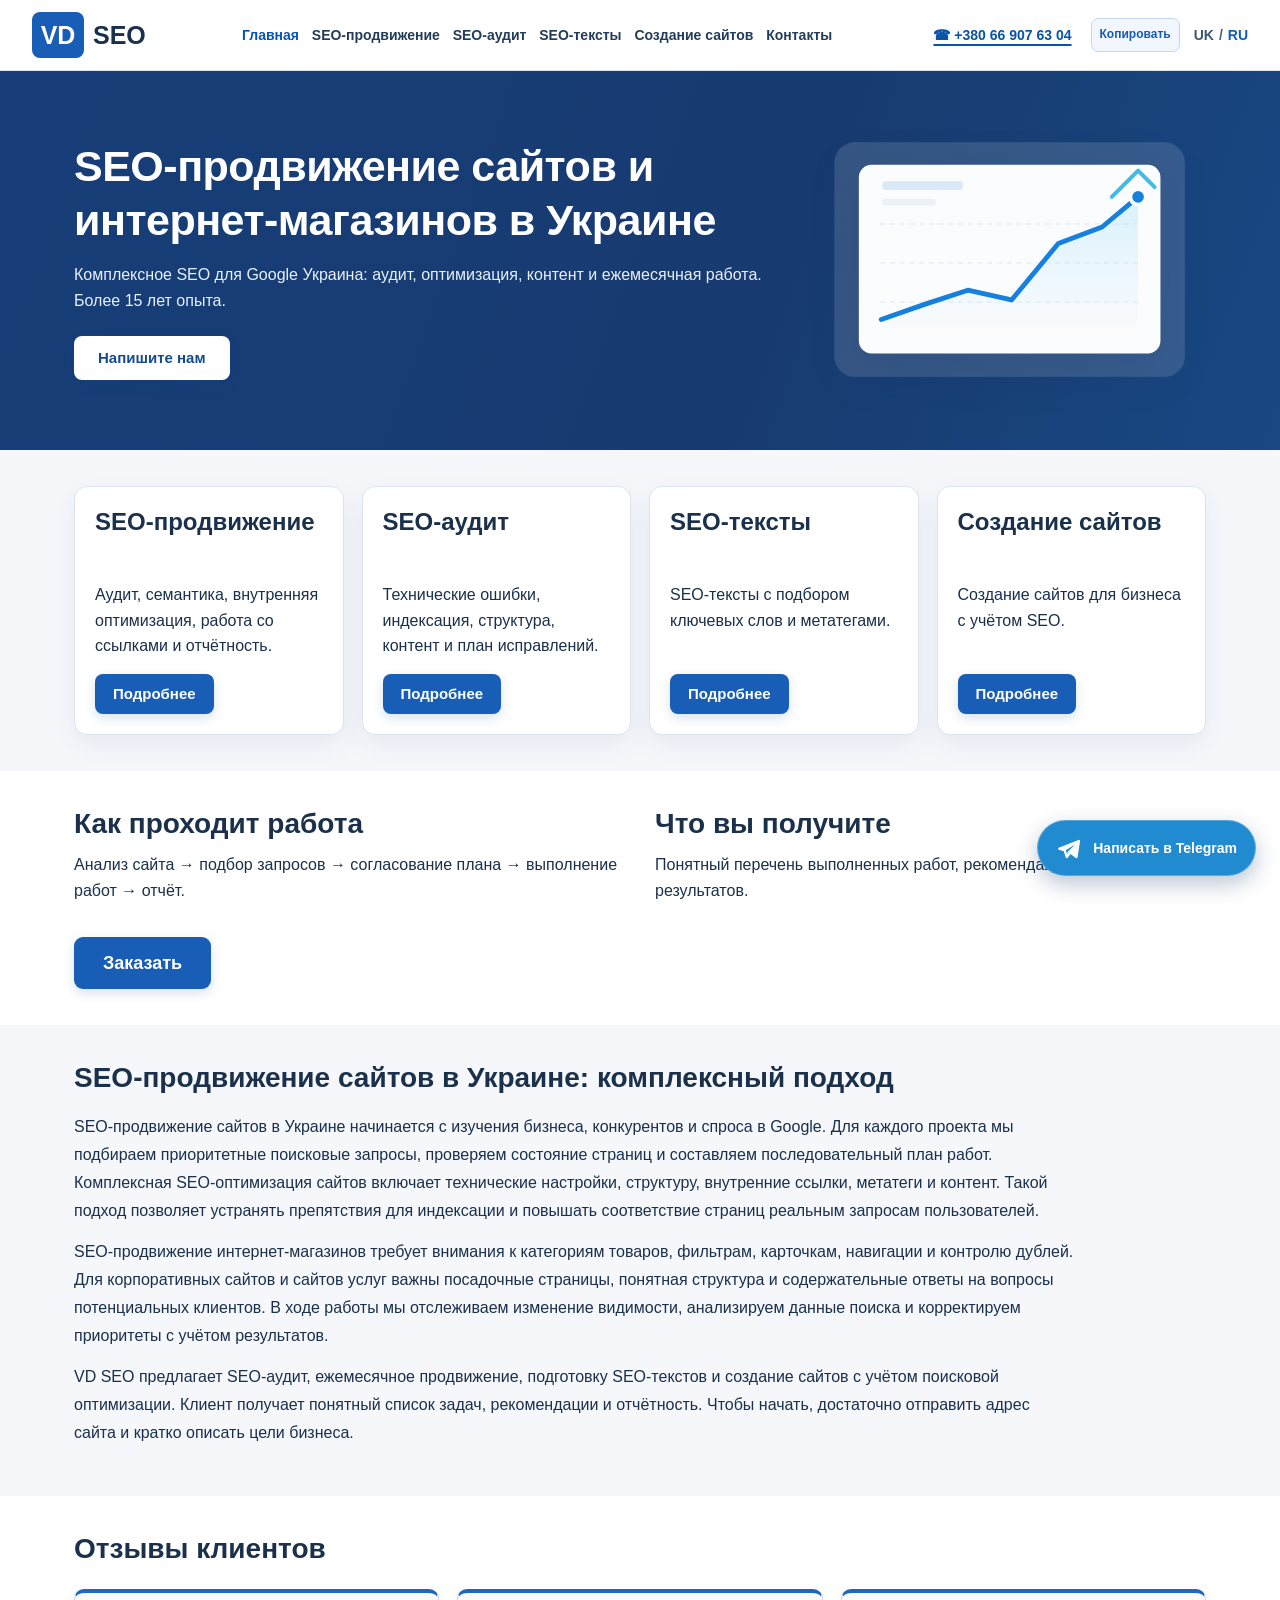
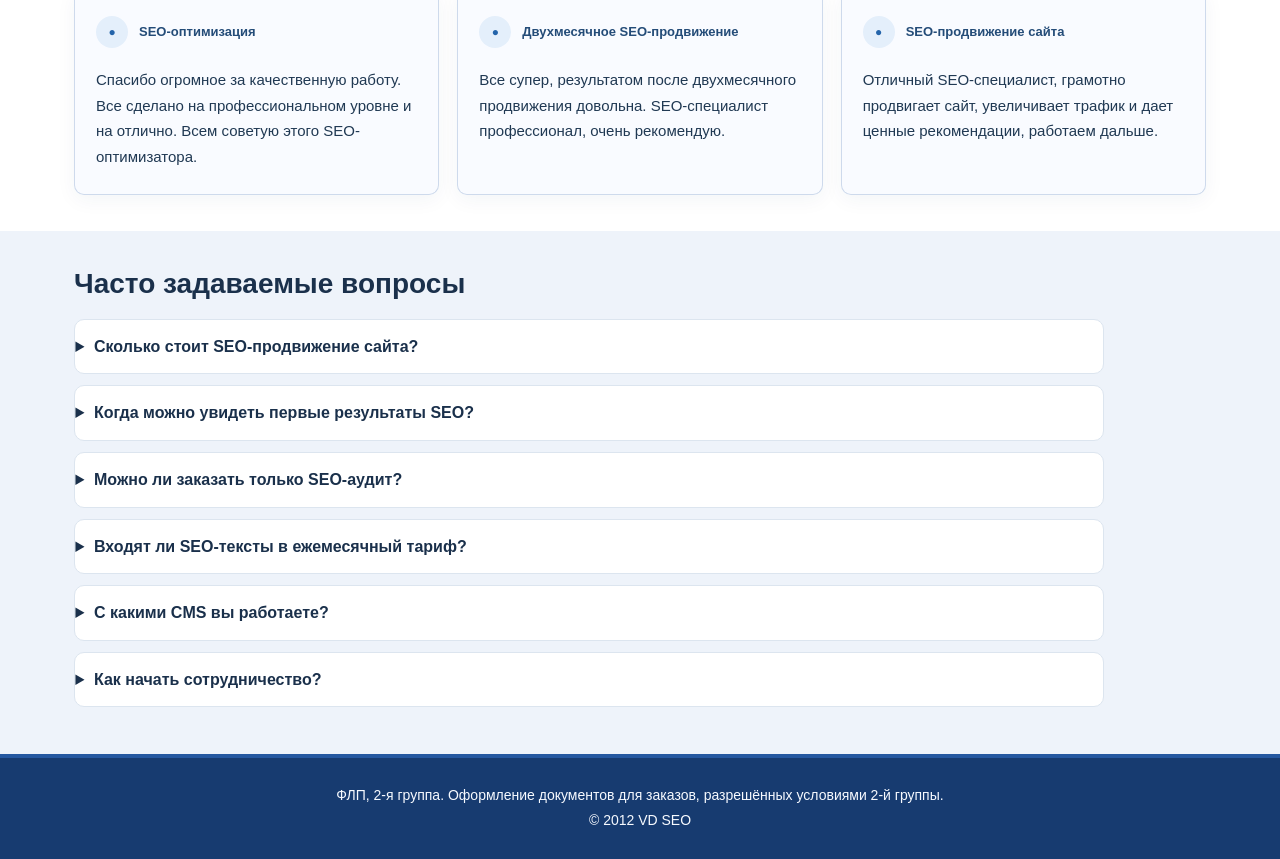
==== ru/index.html @ f202ca82 "Add files via upload" ====
<!doctype html><html lang="ru"><head><meta charset="utf-8"><meta name="viewport" content="width=device-width,initial-scale=1"><title>SEO-оптимизация и продвижение сайтов и интернет-магазинов | VD SEO</title><meta name="description" content="Комплексное SEO для Google Украина: аудит, оптимизация, контент и ежемесячная работа. Более 15 лет опыта. VD SEO"><meta name="robots" content="index,follow"><link rel="canonical" href="https://vd-seo.com.ua/ru/index.html"><link rel="alternate" hreflang="uk" href="https://vd-seo.com.ua/uk/index.html"><link rel="alternate" hreflang="ru" href="https://vd-seo.com.ua/ru/index.html"><link rel="alternate" hreflang="x-default" href="https://vd-seo.com.ua/uk/index.html"><link rel="icon" href="../favicon.svg" type="image/svg+xml"><link rel="icon" href="../favicon.ico" sizes="any"><link rel="apple-touch-icon" href="../favicon-180.png"><link rel="stylesheet" href="../style.css"><script src="../site-config.js" defer></script></head><body><header class="site-header"><nav class="topbar" aria-label="Основне меню"><a class="brand" href="index.html" aria-label="VD SEO"><span class="brand-mark">VD</span> SEO</a><div class="nav-links"><a href="index.html" aria-current="page">Главная</a><a href="promotion.html">SEO-продвижение</a><a href="audit.html">SEO-аудит</a><a href="texts.html">SEO-тексты</a><a href="sites.html">Создание сайтов</a><a href="contact.html">Контакты</a></div><div class="header-tools"><a class="header-phone" id="header-phone" href="tel:+380669076304" aria-label="Позвонить по номеру +380 66 907 63 04" title="Позвонить по номеру +380 66 907 63 04">☎ +380 66 907 63 04</a><button class="phone-copy" type="button" data-copy-phone title="Скопировать номер телефона" aria-label="Скопировать номер телефона">Копировать</button><span class="phone-copy-feedback" id="phone-copy-feedback" role="status" aria-live="polite"></span><div class="lang-switch"><a href="../uk/index.html">UK</a> / <a href="../ru/index.html" aria-current="true">RU</a></div></div></nav></header><div class="hero"><div class="wrap hero-inner"><div class="hero-copy"><h1>SEO-продвижение сайтов и интернет-магазинов в Украине</h1><p>Комплексное SEO для Google Украина: аудит, оптимизация, контент и ежемесячная работа. Более 15 лет опыта.</p><a class="btn btn-hero" href="contact.html">Напишите нам</a></div><div class="hero-art"><svg viewBox="0 0 400 290" role="img" aria-label="Умовний графік зростання відвідуваності сайту, не фактичні дані"><defs><linearGradient id="fillGraph" x1="0" x2="0" y1="0" y2="1"><stop stop-color="#7bd1ff" stop-opacity=".26"/><stop offset="1" stop-color="#7bd1ff" stop-opacity="0"/></linearGradient></defs><rect x="18" y="24" width="360" height="241" rx="21" fill="#ffffff" opacity=".13" stroke="#c8e4ff" stroke-opacity=".5"/><rect x="43" y="47" width="310" height="194" rx="13" fill="#fff" opacity=".98"/><path d="M65 188H334M65 148H334M65 108H334" stroke="#e7eef7" stroke-width="1.5" stroke-dasharray="5 5"/><path d="M66 206L112 190L155 176L200 186L248 128L293 111L330 80L330 224L66 224Z" fill="url(#fillGraph)"/><path d="M66 206L112 190L155 176L200 186L248 128L293 111L330 80" fill="none" stroke="#1680df" stroke-width="5" stroke-linecap="round" stroke-linejoin="round"/><circle cx="330" cy="80" r="8" fill="#1680df" stroke="#fff" stroke-width="4"/><path d="M303 80L330 53L347 70" fill="none" stroke="#42b9e7" stroke-width="4" stroke-linecap="round" stroke-linejoin="round"/><rect x="67" y="64" width="83" height="9" rx="4" fill="#dbe8f7"/><rect x="67" y="82" width="55" height="7" rx="3" fill="#ecf1f8"/></svg></div></div></div><main><section class="section"><div class="wrap"><div class="grid grid-four"><article class="card service-card"><h2>SEO-продвижение</h2><p>Аудит, семантика, внутренняя оптимизация, работа со ссылками и отчётность.</p><a class="btn" href="promotion.html">Подробнее</a></article><article class="card service-card"><h2>SEO-аудит</h2><p>Технические ошибки, индексация, структура, контент и план исправлений.</p><a class="btn" href="audit.html">Подробнее</a></article><article class="card service-card"><h2>SEO-тексты</h2><p>SEO-тексты с подбором ключевых слов и метатегами.</p><a class="btn" href="texts.html">Подробнее</a></article><article class="card service-card"><h2>Создание сайтов</h2><p>Создание сайтов для бизнеса с учётом SEO.</p><a class="btn" href="sites.html">Подробнее</a></article></div></div></section><section class="section section-white"><div class="wrap"><div class="info-rows"><div><h2>Как проходит работа</h2><p>Анализ сайта → подбор запросов → согласование плана → выполнение работ → отчёт.</p></div><div><h2>Что вы получите</h2><p>Понятный перечень выполненных работ, рекомендации и контроль результатов.</p></div></div><div class="cta-area"><a class="btn btn-cta" href="contact.html">Заказать</a></div></div></section><section class="section" id="seo-info"><div class="wrap"><div class="seo-copy"><h2>SEO-продвижение сайтов в Украине: комплексный подход</h2><p>SEO-продвижение сайтов в Украине начинается с изучения бизнеса, конкурентов и спроса в Google. Для каждого проекта мы подбираем приоритетные поисковые запросы, проверяем состояние страниц и составляем последовательный план работ. Комплексная SEO-оптимизация сайтов включает технические настройки, структуру, внутренние ссылки, метатеги и контент. Такой подход позволяет устранять препятствия для индексации и повышать соответствие страниц реальным запросам пользователей.</p><p>SEO-продвижение интернет-магазинов требует внимания к категориям товаров, фильтрам, карточкам, навигации и контролю дублей. Для корпоративных сайтов и сайтов услуг важны посадочные страницы, понятная структура и содержательные ответы на вопросы потенциальных клиентов. В ходе работы мы отслеживаем изменение видимости, анализируем данные поиска и корректируем приоритеты с учётом результатов.</p><p>VD SEO предлагает SEO-аудит, ежемесячное продвижение, подготовку SEO-текстов и создание сайтов с учётом поисковой оптимизации. Клиент получает понятный список задач, рекомендации и отчётность. Чтобы начать, достаточно отправить адрес сайта и кратко описать цели бизнеса.</p></div></div></section>
<section class="section section-reviews" id="reviews" aria-labelledby="reviews-title">
  <div class="wrap"><h2 id="reviews-title">Отзывы клиентов</h2><div class="review-grid"><article class="review-card">
          <div class="review-top"><span class="review-avatar" aria-hidden="true">●</span><span class="review-category">SEO-оптимизация</span></div>
          <blockquote class="review-quote">Спасибо огромное за качественную работу. Все сделано на профессиональном уровне и на отлично. Всем советую этого SEO-оптимизатора.</blockquote>
        </article>
<article class="review-card">
          <div class="review-top"><span class="review-avatar" aria-hidden="true">●</span><span class="review-category">Двухмесячное SEO-продвижение</span></div>
          <blockquote class="review-quote">Все супер, результатом после двухмесячного продвижения довольна. SEO-специалист профессионал, очень рекомендую.</blockquote>
        </article>
<article class="review-card">
          <div class="review-top"><span class="review-avatar" aria-hidden="true">●</span><span class="review-category">SEO-продвижение сайта</span></div>
          <blockquote class="review-quote">Отличный SEO-специалист, грамотно продвигает сайт, увеличивает трафик и дает ценные рекомендации, работаем дальше.</blockquote>
        </article></div></div>
</section>
<section class="section section-alt" id="faq"><div class="wrap"><h2>Часто задаваемые вопросы</h2><div class="faq-list"><details><summary>Сколько стоит SEO-продвижение сайта?</summary><p>Ежемесячное SEO-продвижение стоит от 7 000 грн. Цена зависит от выбранного пакета и объёма согласованных работ.</p></details><details><summary>Когда можно увидеть первые результаты SEO?</summary><p>Сроки зависят от конкуренции, состояния сайта и истории домена. SEO требует последовательной работы и регулярной оценки результатов.</p></details><details><summary>Можно ли заказать только SEO-аудит?</summary><p>Да. Есть отдельные пакеты SEO-аудита для сайтов до 30, до 100 и более 100 страниц.</p></details><details><summary>Входят ли SEO-тексты в ежемесячный тариф?</summary><p>Тексты оплачиваются отдельно. Для клиентов ежемесячного продвижения действуют специальные цены.</p></details><details><summary>С какими CMS вы работаете?</summary><p>Работаем с WordPress, OpenCart, Joomla, Tilda и 1С-Битрикс.</p></details><details><summary>Как начать сотрудничество?</summary><p>Отправьте адрес сайта и краткое описание задачи через страницу контактов.</p></details></div></div></section></main><footer class="site-footer"><div class="wrap"><p>ФЛП, 2-я группа. Оформление документов для заказов, разрешённых условиями 2-й группы.</p><p>© 2012 VD SEO</p></div></footer><!-- Floating Telegram contact link -->
<a class="telegram-float" href="https://t.me/vlabodor" target="_blank" rel="noopener noreferrer" aria-label="Связаться через Telegram" title="Связаться через Telegram"><svg class="telegram-float-icon" viewBox="0 0 24 24" fill="currentColor" aria-hidden="true" focusable="false"><path d="M21.94 4.67a1.05 1.05 0 0 0-1.14-.17L2.49 11.75a.98.98 0 0 0 .07 1.85l4.61 1.47 1.84 5.68a1.03 1.03 0 0 0 .81.71 1.01 1.01 0 0 0 .96-.39l2.62-3.45 4.9 3.61a1.03 1.03 0 0 0 1.61-.6l2.3-14.91a1.06 1.06 0 0 0-.27-1.05ZM9.03 14.17l8.51-5.47-6.83 7.02-.32 2.29-1.36-3.84Z"/></svg><span class="telegram-float-label">Написать в Telegram</span></a>
</body></html>
---- style.css ----
:root{--blue:#185db6;--navy:#173b70;--navy-deep:#112f59;--ink:#1a304b;--muted:#415b75;--border:#dce5ef;--page:#f5f7fb;--white:#fff;--shadow:0 10px 28px rgba(19,59,106,.07)}
*{box-sizing:border-box}html{scroll-behavior:smooth}body{margin:0;color:var(--ink);background:var(--page);font:500 16px/1.6 Arial,Helvetica,sans-serif}a{color:var(--blue)}a:focus-visible,button:focus-visible,input:focus-visible,select:focus-visible,textarea:focus-visible,summary:focus-visible{outline:3px solid #f5a640;outline-offset:3px}h1,h2,h3,p{overflow-wrap:break-word}h1,h2,h3{line-height:1.24}h2{font-size:clamp(23px,2.5vw,28px);margin:0 0 17px;font-weight:750}h3{font-size:21px;margin:0 0 9px;font-weight:750}p{margin:0 0 13px}ul{margin:8px 0 12px;padding-left:20px}li+li{margin-top:5px}.wrap{max-width:1180px;margin:0 auto;padding:0 24px}section{scroll-margin-top:28px}.section{padding:36px 0}.section-tight{padding-top:20px;padding-bottom:23px}.section-white{background:#fff}.section-alt{background:#eef3fa}.section-heading{margin-bottom:19px}.section-heading p{max-width:790px;color:var(--muted)}
.site-header{background:#fff;box-shadow:0 1px 0 var(--border);position:relative;z-index:2}.topbar{max-width:1260px;padding:12px 22px;margin:auto;display:flex;align-items:center;gap:22px;justify-content:space-between;min-height:70px}.brand{white-space:nowrap;display:inline-flex;align-items:center;gap:9px;text-decoration:none;font-size:25px;font-weight:800;color:var(--ink);line-height:1}.brand-mark{display:inline-flex;align-items:center;justify-content:center;border-radius:8px;background:#185db6;color:#fff;font-weight:800;width:52px;height:46px;font-size:25px}.nav-links{display:flex;gap:clamp(8px,1vw,18px);align-items:center;justify-content:center;white-space:nowrap;margin-left:auto}.nav-links a{text-decoration:none;font-size:14px;font-weight:600;color:#223c59;transition:color .2s}.nav-links a:hover,.nav-links a[aria-current="page"]{color:#0755ba}.header-tools{display:flex;align-items:center;gap:14px;white-space:nowrap;margin-left:auto}.lang-switch{font-size:14px;font-weight:700;display:flex;gap:5px;align-items:center;color:#48617b}.lang-switch a{text-decoration:none;color:#3b5673}.lang-switch a[aria-current="true"]{color:#115bbd}.header-phone{font-size:14px;color:#165cb8;font-weight:750;display:inline-flex;align-items:center;gap:5px;text-decoration:none}.header-phone:empty{display:none}
.hero{background:linear-gradient(110deg,#173e79 0%,#173b70 60%,#194883 100%);color:#fff;overflow:hidden}.hero-inner{display:grid;grid-template-columns:minmax(0,1.3fr) minmax(270px,.7fr);align-items:center;gap:20px;padding-top:49px;padding-bottom:49px;min-height:300px}.hero-copy{max-width:790px}.hero h1{font-size:clamp(29px,3.45vw,43px);letter-spacing:-.5px;font-weight:800;margin:0 0 15px}.hero p{font-size:16px;line-height:1.65;max-width:720px;color:#e7f1ff;margin:0 0 21px;font-weight:500}.hero-art{width:100%;max-width:390px;margin-left:auto;display:block;filter:drop-shadow(0 12px 20px rgba(1,15,41,.11))}.hero-art svg{display:block;width:100%;height:auto}.btn{display:inline-flex;align-items:center;justify-content:center;gap:8px;padding:10px 18px;border:0;border-radius:8px;text-decoration:none;background:var(--blue);color:#fff;font-size:15px;font-weight:700;box-shadow:0 4px 11px rgba(17,71,137,.16);transition:background .2s,transform .2s,box-shadow .2s;cursor:pointer;line-height:1.35}.btn:hover{background:#104a9b;transform:translateY(-2px);box-shadow:0 8px 18px rgba(17,71,137,.22)}.btn-hero{background:#fff;color:#154a90;padding:12px 24px}.btn-hero:hover{background:#e5f0ff;color:#123c76}.btn-cta{font-size:18px;padding:14px 29px;border-radius:9px}.cta-area{margin-top:21px}.text-with-cta .cta-area{margin-top:22px}
.grid{display:grid;gap:18px}.grid-four{grid-template-columns:repeat(4,minmax(0,1fr))}.grid-three{grid-template-columns:repeat(3,minmax(0,1fr))}.card{border:1px solid var(--border);border-radius:13px;padding:20px;background:#fff;box-shadow:var(--shadow);min-width:0}.service-card,.plan-card{display:flex;flex-direction:column;align-items:flex-start;height:100%}.service-card h2{font-size:24px;min-height:59px;margin:0 0 16px}.service-card p{flex:1;margin:0 0 15px}.service-card .btn,.plan-card .btn{margin-top:auto}.plan-card h3{font-size:24px;min-height:34px}.price{font-size:23px;line-height:1.3;font-weight:800;color:#145cb8;margin:4px 0 10px}.plan-card .plan-size{font-size:15px;font-weight:700;color:#3a536e;margin:0 0 8px}.plan-card ul{font-size:15px;flex:1;padding-left:19px;margin:6px 0 22px}.plan-card p{font-size:15px}.plan-card .btn{min-width:145px}.note{font-size:14px;color:#405a76;margin-top:15px}.prose{max-width:1050px}.prose p+p{margin-top:12px}.seo-copy{max-width:1000px}.seo-copy p{line-height:1.75}.steps{display:grid;gap:20px}.info-rows{display:grid;grid-template-columns:repeat(2,minmax(0,1fr));gap:30px}.info-rows h2{margin-bottom:10px}.eyebrow{color:#145bb2;font-weight:750;font-size:14px;letter-spacing:.04em;text-transform:uppercase;margin-bottom:8px}.faq-list{max-width:1030px}.faq-list details{background:white;border:1px solid var(--border);border-radius:10px;margin:0 0 11px;padding:14px 19px}.faq-list summary{font-weight:750;cursor:pointer;list-style-position:outside}.faq-list p{margin:11px 0 0;color:#384e66;font-weight:500}.form{max-width:680px}.form label{display:block;font-weight:700;margin-bottom:11px}.form input,.form select,.form textarea{display:block;width:100%;border:1px solid #b8c8db;border-radius:8px;background:#fff;margin-top:6px;padding:11px 12px;font:500 16px/1.5 Arial,sans-serif;color:var(--ink)}.form textarea{resize:vertical;min-height:104px}.form button{margin-top:5px}.muted{color:var(--muted);font-size:14px}.site-footer{background:var(--navy);color:#f7faff;padding:25px 18px;text-align:center;font-size:14px;line-height:1.8;border-top:4px solid #2558a0}.site-footer p{margin:0}.site-footer a{color:#fff}.service-intro{max-width:940px}.service-intro p{margin-bottom:12px}.service-intro .cta-area{margin-top:22px}.section-special{padding-top:27px;padding-bottom:20px}.section-special .cta-area{margin-top:20px}.phone-pending{display:none}
@media(max-width:1150px){.topbar{gap:12px;padding:10px 16px}.nav-links{gap:9px}.nav-links a{font-size:12px}.header-tools{gap:7px}.brand{font-size:22px}.brand-mark{width:43px;height:41px;font-size:22px}.grid-four{grid-template-columns:repeat(2,minmax(0,1fr))}}
@media(max-width:830px){.topbar{flex-wrap:wrap;justify-content:space-between}.nav-links{order:3;width:100%;justify-content:space-between;overflow:auto;white-space:nowrap;padding:4px 0 8px;gap:15px}.nav-links a{font-size:14px}.header-tools{margin-left:0}.hero-inner{grid-template-columns:1fr 245px;gap:10px;padding-top:32px;padding-bottom:32px}.hero h1{font-size:30px}.grid-three{grid-template-columns:repeat(2,minmax(0,1fr))}}
@media(max-width:610px){.wrap{padding-left:18px;padding-right:18px}.section{padding-top:27px;padding-bottom:27px}.hero-inner{display:flex;flex-direction:column;align-items:flex-start;padding-top:30px;padding-bottom:30px;gap:18px}.hero h1{font-size:30px}.hero-art{max-width:270px;align-self:center}.grid-three,.grid-four,.info-rows{grid-template-columns:1fr}.service-card h2{min-height:0}.plan-card h3{min-height:0}.site-footer{padding:22px 16px}.btn-cta{width:100%;max-width:310px}.topbar{min-height:63px}}
@media(prefers-reduced-motion:reduce){html{scroll-behavior:auto}.btn{transition:none}}

[hidden]{display:none!important}

/* Client reviews: one row on desktop; full originals and complete translations. */
.section-reviews{background:#fff}
.section-reviews h2{margin-bottom:22px}
.review-grid{display:grid;grid-template-columns:repeat(3,minmax(0,1fr));gap:18px;align-items:stretch}
.review-card{display:flex;flex-direction:column;min-width:0;min-height:100%;padding:22px 21px 24px;background:#f9fbff;border:1px solid #cedaec;border-top:4px solid #2068be;border-radius:10px;box-shadow:0 5px 20px rgba(19,59,106,.05)}
.review-top{display:flex;gap:11px;align-items:center;margin-bottom:17px;min-height:35px}
.review-avatar{flex:0 0 32px;width:32px;height:32px;border-radius:50%;display:flex;align-items:center;justify-content:center;background:#e4effb;color:#2464aa;font-size:12px}
.review-category{font-size:13px;font-weight:700;line-height:1.4;color:#244c78}
.review-quote{margin:0;color:#203953;font-size:15px;line-height:1.72;font-style:normal;overflow-wrap:anywhere}
.header-phone{color:#0754a8;text-decoration:underline;text-decoration-thickness:2px;text-underline-offset:4px;cursor:pointer;position:relative;z-index:4;padding:9px 5px;min-height:40px;white-space:nowrap}
.header-phone:hover{color:#04346a;text-decoration-color:#04346a}
.phone-copy{font:700 12px/1.25 Arial,Helvetica,sans-serif;color:#165bb2;background:#f1f6ff;border:1px solid #c2d7f1;border-radius:7px;cursor:pointer;padding:7px 8px;min-height:34px}
.phone-copy:hover{background:#e5effe}
.phone-copy:focus-visible{outline:3px solid #f5a640;outline-offset:3px}
.phone-copy-feedback{position:absolute;right:18px;top:68px;color:#153c71;background:white;border-radius:6px;box-shadow:0 5px 18px rgba(19,59,106,.18);font-size:12px;pointer-events:none;padding:0;z-index:10}
.phone-copy-feedback:not(:empty){padding:6px 10px}
@media(max-width:1100px){.phone-copy{padding:6px 5px;font-size:11px}.header-tools{gap:6px}}
@media(max-width:900px){.review-grid{grid-template-columns:repeat(2,minmax(0,1fr))}}
@media(max-width:610px){.review-grid{grid-template-columns:1fr}.review-card{padding:20px}.header-phone{font-size:13px}.phone-copy{font-size:11px}}


/* Fixed Telegram contact action, visible on every language and service page. */
.telegram-float{
  position:fixed;right:24px;bottom:24px;bottom:calc(24px + env(safe-area-inset-bottom, 0px));
  z-index:1000;display:inline-flex;align-items:center;justify-content:center;gap:11px;
  min-height:56px;padding:13px 18px;border-radius:999px;
  background:#218bd1;color:#fff;text-decoration:none;
  border:1px solid rgba(255,255,255,.25);
  box-shadow:0 8px 22px rgba(9,51,101,.28);
  font-size:14px;line-height:1.3;font-weight:750;
  transition:background-color .18s ease,transform .18s ease,box-shadow .18s ease;
}
.telegram-float:hover{background:#146caf;color:#fff;transform:translateY(-3px);box-shadow:0 12px 26px rgba(9,51,101,.34)}
.telegram-float:focus-visible{outline:3px solid #f5a640;outline-offset:4px}
.telegram-float-icon{width:26px;height:26px;display:block;flex:0 0 26px}
.telegram-float-label{white-space:nowrap}
@media(max-width:610px){
  .telegram-float{right:14px;bottom:14px;bottom:calc(14px + env(safe-area-inset-bottom, 0px));min-height:56px;min-width:56px;padding:13px;border-radius:50%;}
  .telegram-float-label{position:absolute;width:1px;height:1px;padding:0;margin:-1px;overflow:hidden;clip:rect(0,0,0,0);white-space:nowrap;border:0}
}
@media(prefers-reduced-motion:reduce){.telegram-float{transition:none}.telegram-float:hover{transform:none}}

.form-status{margin:14px 0 0;font-weight:600;line-height:1.5}
.form-status-ok{color:#176334}
.form-status-error{color:#a12c2c}
.form button[type="submit"]:disabled{opacity:.65;cursor:wait}
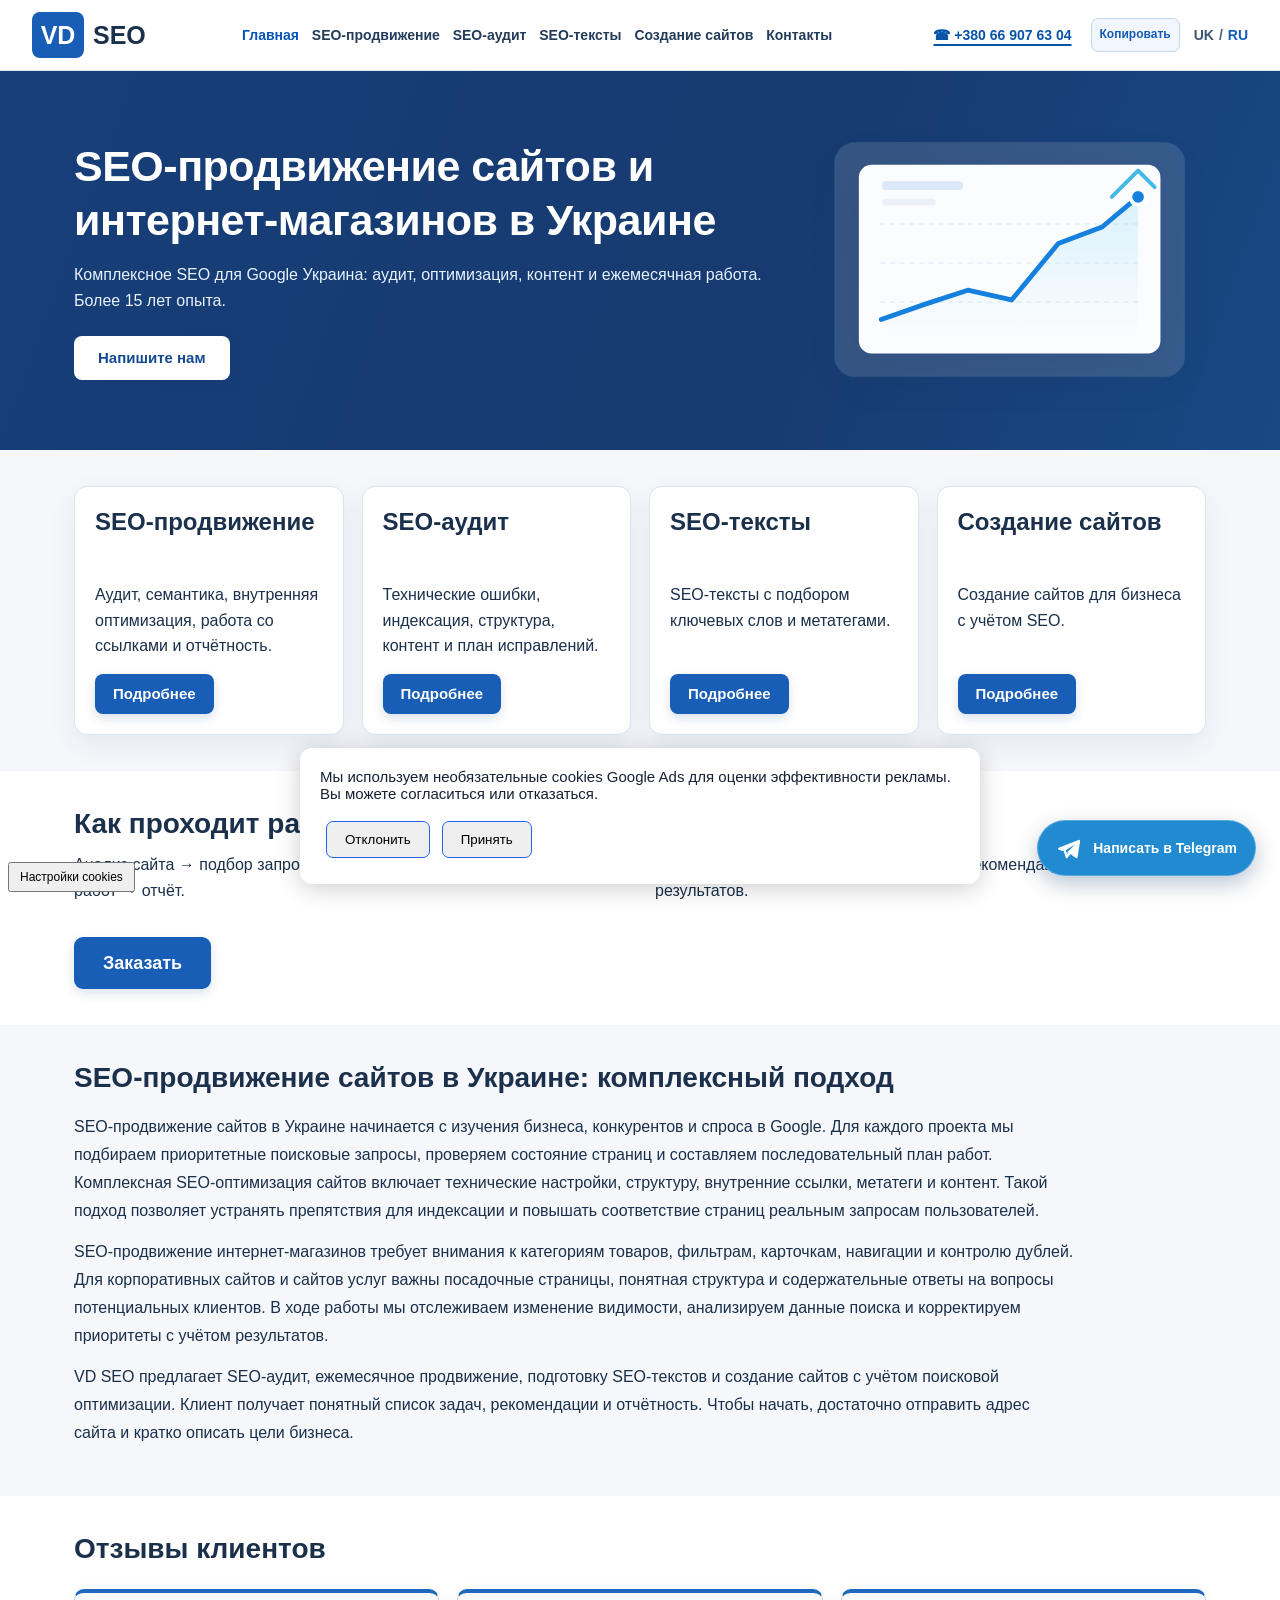
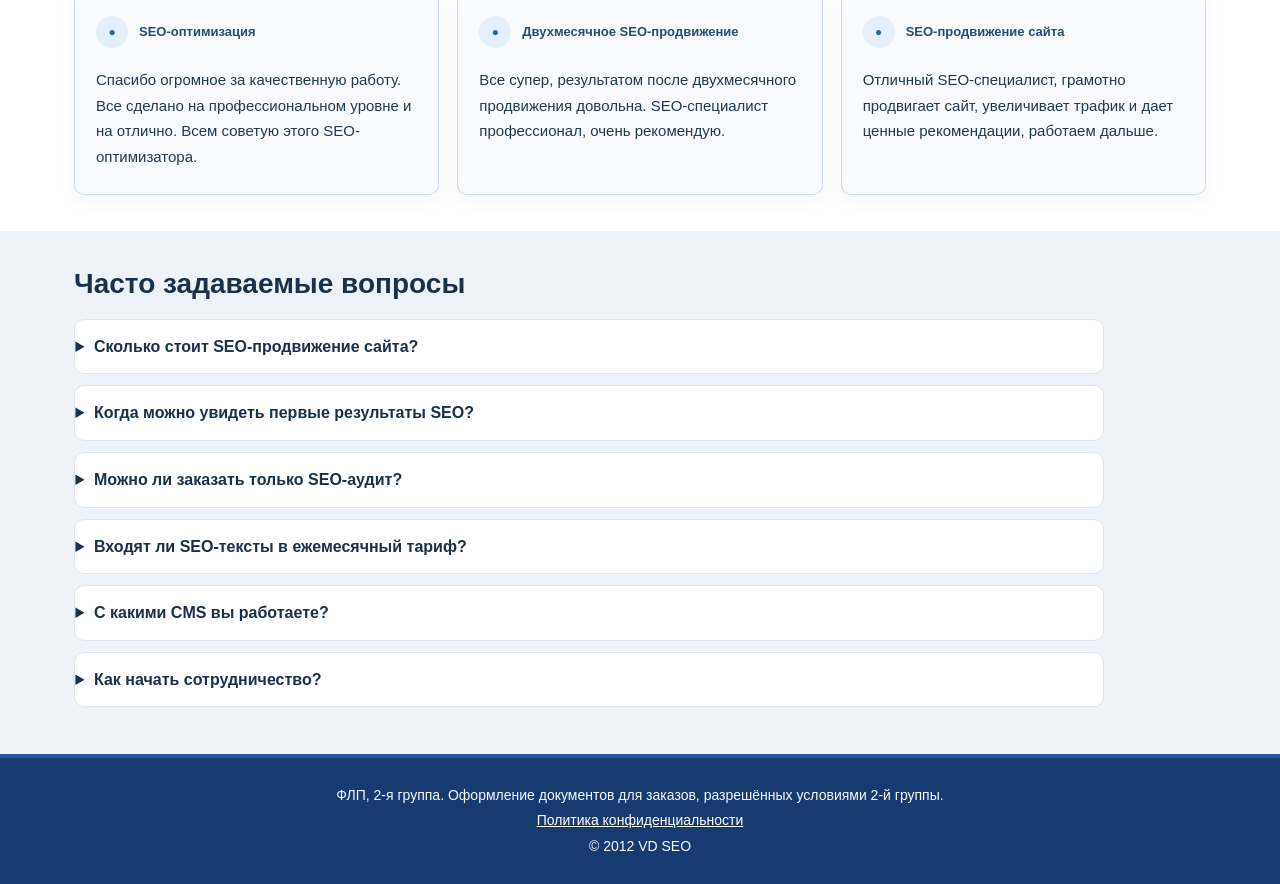
==== commit 32ed2598: "Add Russian privacy policy link to homepage footer" ====
--- a/ru/index.html
+++ b/ru/index.html
@@ -1,4 +1,4 @@
-<!doctype html><html lang="ru"><head><meta charset="utf-8"><meta name="viewport" content="width=device-width,initial-scale=1"><title>SEO-оптимизация и продвижение сайтов и интернет-магазинов | VD SEO</title><meta name="description" content="Комплексное SEO для Google Украина: аудит, оптимизация, контент и ежемесячная работа. Более 15 лет опыта. VD SEO"><meta name="robots" content="index,follow"><link rel="canonical" href="https://vd-seo.com.ua/ru/index.html"><link rel="alternate" hreflang="uk" href="https://vd-seo.com.ua/uk/index.html"><link rel="alternate" hreflang="ru" href="https://vd-seo.com.ua/ru/index.html"><link rel="alternate" hreflang="x-default" href="https://vd-seo.com.ua/uk/index.html"><link rel="icon" href="../favicon.svg" type="image/svg+xml"><link rel="icon" href="../favicon.ico" sizes="any"><link rel="apple-touch-icon" href="../favicon-180.png"><link rel="stylesheet" href="../style.css"><script src="../site-config.js" defer></script></head><body><header class="site-header"><nav class="topbar" aria-label="Основне меню"><a class="brand" href="index.html" aria-label="VD SEO"><span class="brand-mark">VD</span> SEO</a><div class="nav-links"><a href="index.html" aria-current="page">Главная</a><a href="promotion.html">SEO-продвижение</a><a href="audit.html">SEO-аудит</a><a href="texts.html">SEO-тексты</a><a href="sites.html">Создание сайтов</a><a href="contact.html">Контакты</a></div><div class="header-tools"><a class="header-phone" id="header-phone" href="tel:+380669076304" aria-label="Позвонить по номеру +380 66 907 63 04" title="Позвонить по номеру +380 66 907 63 04">☎ +380 66 907 63 04</a><button class="phone-copy" type="button" data-copy-phone title="Скопировать номер телефона" aria-label="Скопировать номер телефона">Копировать</button><span class="phone-copy-feedback" id="phone-copy-feedback" role="status" aria-live="polite"></span><div class="lang-switch"><a href="../uk/index.html">UK</a> / <a href="../ru/index.html" aria-current="true">RU</a></div></div></nav></header><div class="hero"><div class="wrap hero-inner"><div class="hero-copy"><h1>SEO-продвижение сайтов и интернет-магазинов в Украине</h1><p>Комплексное SEO для Google Украина: аудит, оптимизация, контент и ежемесячная работа. Более 15 лет опыта.</p><a class="btn btn-hero" href="contact.html">Напишите нам</a></div><div class="hero-art"><svg viewBox="0 0 400 290" role="img" aria-label="Умовний графік зростання відвідуваності сайту, не фактичні дані"><defs><linearGradient id="fillGraph" x1="0" x2="0" y1="0" y2="1"><stop stop-color="#7bd1ff" stop-opacity=".26"/><stop offset="1" stop-color="#7bd1ff" stop-opacity="0"/></linearGradient></defs><rect x="18" y="24" width="360" height="241" rx="21" fill="#ffffff" opacity=".13" stroke="#c8e4ff" stroke-opacity=".5"/><rect x="43" y="47" width="310" height="194" rx="13" fill="#fff" opacity=".98"/><path d="M65 188H334M65 148H334M65 108H334" stroke="#e7eef7" stroke-width="1.5" stroke-dasharray="5 5"/><path d="M66 206L112 190L155 176L200 186L248 128L293 111L330 80L330 224L66 224Z" fill="url(#fillGraph)"/><path d="M66 206L112 190L155 176L200 186L248 128L293 111L330 80" fill="none" stroke="#1680df" stroke-width="5" stroke-linecap="round" stroke-linejoin="round"/><circle cx="330" cy="80" r="8" fill="#1680df" stroke="#fff" stroke-width="4"/><path d="M303 80L330 53L347 70" fill="none" stroke="#42b9e7" stroke-width="4" stroke-linecap="round" stroke-linejoin="round"/><rect x="67" y="64" width="83" height="9" rx="4" fill="#dbe8f7"/><rect x="67" y="82" width="55" height="7" rx="3" fill="#ecf1f8"/></svg></div></div></div><main><section class="section"><div class="wrap"><div class="grid grid-four"><article class="card service-card"><h2>SEO-продвижение</h2><p>Аудит, семантика, внутренняя оптимизация, работа со ссылками и отчётность.</p><a class="btn" href="promotion.html">Подробнее</a></article><article class="card service-card"><h2>SEO-аудит</h2><p>Технические ошибки, индексация, структура, контент и план исправлений.</p><a class="btn" href="audit.html">Подробнее</a></article><article class="card service-card"><h2>SEO-тексты</h2><p>SEO-тексты с подбором ключевых слов и метатегами.</p><a class="btn" href="texts.html">Подробнее</a></article><article class="card service-card"><h2>Создание сайтов</h2><p>Создание сайтов для бизнеса с учётом SEO.</p><a class="btn" href="sites.html">Подробнее</a></article></div></div></section><section class="section section-white"><div class="wrap"><div class="info-rows"><div><h2>Как проходит работа</h2><p>Анализ сайта → подбор запросов → согласование плана → выполнение работ → отчёт.</p></div><div><h2>Что вы получите</h2><p>Понятный перечень выполненных работ, рекомендации и контроль результатов.</p></div></div><div class="cta-area"><a class="btn btn-cta" href="contact.html">Заказать</a></div></div></section><section class="section" id="seo-info"><div class="wrap"><div class="seo-copy"><h2>SEO-продвижение сайтов в Украине: комплексный подход</h2><p>SEO-продвижение сайтов в Украине начинается с изучения бизнеса, конкурентов и спроса в Google. Для каждого проекта мы подбираем приоритетные поисковые запросы, проверяем состояние страниц и составляем последовательный план работ. Комплексная SEO-оптимизация сайтов включает технические настройки, структуру, внутренние ссылки, метатеги и контент. Такой подход позволяет устранять препятствия для индексации и повышать соответствие страниц реальным запросам пользователей.</p><p>SEO-продвижение интернет-магазинов требует внимания к категориям товаров, фильтрам, карточкам, навигации и контролю дублей. Для корпоративных сайтов и сайтов услуг важны посадочные страницы, понятная структура и содержательные ответы на вопросы потенциальных клиентов. В ходе работы мы отслеживаем изменение видимости, анализируем данные поиска и корректируем приоритеты с учётом результатов.</p><p>VD SEO предлагает SEO-аудит, ежемесячное продвижение, подготовку SEO-текстов и создание сайтов с учётом поисковой оптимизации. Клиент получает понятный список задач, рекомендации и отчётность. Чтобы начать, достаточно отправить адрес сайта и кратко описать цели бизнеса.</p></div></div></section>
+<!doctype html><html lang="ru"><head><meta charset="utf-8"><meta name="viewport" content="width=device-width,initial-scale=1"><title>SEO-оптимизация и продвижение сайтов и интернет-магазинов | VD SEO</title><meta name="description" content="Комплексное SEO для Google Украина: аудит, оптимизация, контент и ежемесячная работа. Более 15 лет опыта. VD SEO"><meta name="robots" content="index,follow"><link rel="canonical" href="https://vd-seo.com.ua/ru/"><link rel="alternate" hreflang="uk" href="https://vd-seo.com.ua/uk/"><link rel="alternate" hreflang="ru" href="https://vd-seo.com.ua/ru/"><link rel="alternate" hreflang="x-default" href="https://vd-seo.com.ua/uk/"><link rel="icon" href="../favicon.svg" type="image/svg+xml"><link rel="icon" href="../favicon.ico" sizes="any"><link rel="apple-touch-icon" href="../favicon-180.png"><link rel="stylesheet" href="../style.css"><script src="../site-config.js" defer></script></head><body><header class="site-header"><nav class="topbar" aria-label="Основне меню"><a class="brand" href="index.html" aria-label="VD SEO"><span class="brand-mark">VD</span> SEO</a><div class="nav-links"><a href="index.html" aria-current="page">Главная</a><a href="promotion.html">SEO-продвижение</a><a href="audit.html">SEO-аудит</a><a href="texts.html">SEO-тексты</a><a href="sites.html">Создание сайтов</a><a href="contact.html">Контакты</a></div><div class="header-tools"><a class="header-phone" id="header-phone" href="tel:+380669076304" aria-label="Позвонить по номеру +380 66 907 63 04" title="Позвонить по номеру +380 66 907 63 04">☎ +380 66 907 63 04</a><button class="phone-copy" type="button" data-copy-phone title="Скопировать номер телефона" aria-label="Скопировать номер телефона">Копировать</button><span class="phone-copy-feedback" id="phone-copy-feedback" role="status" aria-live="polite"></span><div class="lang-switch"><a href="../uk/index.html">UK</a> / <a href="../ru/index.html" aria-current="true">RU</a></div></div></nav></header><div class="hero"><div class="wrap hero-inner"><div class="hero-copy"><h1>SEO-продвижение сайтов и интернет-магазинов в Украине</h1><p>Комплексное SEO для Google Украина: аудит, оптимизация, контент и ежемесячная работа. Более 15 лет опыта.</p><a class="btn btn-hero" href="contact.html">Напишите нам</a></div><div class="hero-art"><svg viewBox="0 0 400 290" role="img" aria-label="Умовний графік зростання відвідуваності сайту, не фактичні дані"><defs><linearGradient id="fillGraph" x1="0" x2="0" y1="0" y2="1"><stop stop-color="#7bd1ff" stop-opacity=".26"/><stop offset="1" stop-color="#7bd1ff" stop-opacity="0"/></linearGradient></defs><rect x="18" y="24" width="360" height="241" rx="21" fill="#ffffff" opacity=".13" stroke="#c8e4ff" stroke-opacity=".5"/><rect x="43" y="47" width="310" height="194" rx="13" fill="#fff" opacity=".98"/><path d="M65 188H334M65 148H334M65 108H334" stroke="#e7eef7" stroke-width="1.5" stroke-dasharray="5 5"/><path d="M66 206L112 190L155 176L200 186L248 128L293 111L330 80L330 224L66 224Z" fill="url(#fillGraph)"/><path d="M66 206L112 190L155 176L200 186L248 128L293 111L330 80" fill="none" stroke="#1680df" stroke-width="5" stroke-linecap="round" stroke-linejoin="round"/><circle cx="330" cy="80" r="8" fill="#1680df" stroke="#fff" stroke-width="4"/><path d="M303 80L330 53L347 70" fill="none" stroke="#42b9e7" stroke-width="4" stroke-linecap="round" stroke-linejoin="round"/><rect x="67" y="64" width="83" height="9" rx="4" fill="#dbe8f7"/><rect x="67" y="82" width="55" height="7" rx="3" fill="#ecf1f8"/></svg></div></div></div><main><section class="section"><div class="wrap"><div class="grid grid-four"><article class="card service-card"><h2>SEO-продвижение</h2><p>Аудит, семантика, внутренняя оптимизация, работа со ссылками и отчётность.</p><a class="btn" href="promotion.html">Подробнее</a></article><article class="card service-card"><h2>SEO-аудит</h2><p>Технические ошибки, индексация, структура, контент и план исправлений.</p><a class="btn" href="audit.html">Подробнее</a></article><article class="card service-card"><h2>SEO-тексты</h2><p>SEO-тексты с подбором ключевых слов и метатегами.</p><a class="btn" href="texts.html">Подробнее</a></article><article class="card service-card"><h2>Создание сайтов</h2><p>Создание сайтов для бизнеса с учётом SEO.</p><a class="btn" href="sites.html">Подробнее</a></article></div></div></section><section class="section section-white"><div class="wrap"><div class="info-rows"><div><h2>Как проходит работа</h2><p>Анализ сайта → подбор запросов → согласование плана → выполнение работ → отчёт.</p></div><div><h2>Что вы получите</h2><p>Понятный перечень выполненных работ, рекомендации и контроль результатов.</p></div></div><div class="cta-area"><a class="btn btn-cta" href="contact.html">Заказать</a></div></div></section><section class="section" id="seo-info"><div class="wrap"><div class="seo-copy"><h2>SEO-продвижение сайтов в Украине: комплексный подход</h2><p>SEO-продвижение сайтов в Украине начинается с изучения бизнеса, конкурентов и спроса в Google. Для каждого проекта мы подбираем приоритетные поисковые запросы, проверяем состояние страниц и составляем последовательный план работ. Комплексная SEO-оптимизация сайтов включает технические настройки, структуру, внутренние ссылки, метатеги и контент. Такой подход позволяет устранять препятствия для индексации и повышать соответствие страниц реальным запросам пользователей.</p><p>SEO-продвижение интернет-магазинов требует внимания к категориям товаров, фильтрам, карточкам, навигации и контролю дублей. Для корпоративных сайтов и сайтов услуг важны посадочные страницы, понятная структура и содержательные ответы на вопросы потенциальных клиентов. В ходе работы мы отслеживаем изменение видимости, анализируем данные поиска и корректируем приоритеты с учётом результатов.</p><p>VD SEO предлагает SEO-аудит, ежемесячное продвижение, подготовку SEO-текстов и создание сайтов с учётом поисковой оптимизации. Клиент получает понятный список задач, рекомендации и отчётность. Чтобы начать, достаточно отправить адрес сайта и кратко описать цели бизнеса.</p></div></div></section>
 <section class="section section-reviews" id="reviews" aria-labelledby="reviews-title">
   <div class="wrap"><h2 id="reviews-title">Отзывы клиентов</h2><div class="review-grid"><article class="review-card">
           <div class="review-top"><span class="review-avatar" aria-hidden="true">●</span><span class="review-category">SEO-оптимизация</span></div>
@@ -13,6 +13,6 @@
           <blockquote class="review-quote">Отличный SEO-специалист, грамотно продвигает сайт, увеличивает трафик и дает ценные рекомендации, работаем дальше.</blockquote>
         </article></div></div>
 </section>
-<section class="section section-alt" id="faq"><div class="wrap"><h2>Часто задаваемые вопросы</h2><div class="faq-list"><details><summary>Сколько стоит SEO-продвижение сайта?</summary><p>Ежемесячное SEO-продвижение стоит от 7 000 грн. Цена зависит от выбранного пакета и объёма согласованных работ.</p></details><details><summary>Когда можно увидеть первые результаты SEO?</summary><p>Сроки зависят от конкуренции, состояния сайта и истории домена. SEO требует последовательной работы и регулярной оценки результатов.</p></details><details><summary>Можно ли заказать только SEO-аудит?</summary><p>Да. Есть отдельные пакеты SEO-аудита для сайтов до 30, до 100 и более 100 страниц.</p></details><details><summary>Входят ли SEO-тексты в ежемесячный тариф?</summary><p>Тексты оплачиваются отдельно. Для клиентов ежемесячного продвижения действуют специальные цены.</p></details><details><summary>С какими CMS вы работаете?</summary><p>Работаем с WordPress, OpenCart, Joomla, Tilda и 1С-Битрикс.</p></details><details><summary>Как начать сотрудничество?</summary><p>Отправьте адрес сайта и краткое описание задачи через страницу контактов.</p></details></div></div></section></main><footer class="site-footer"><div class="wrap"><p>ФЛП, 2-я группа. Оформление документов для заказов, разрешённых условиями 2-й группы.</p><p>© 2012 VD SEO</p></div></footer><!-- Floating Telegram contact link -->
+<section class="section section-alt" id="faq"><div class="wrap"><h2>Часто задаваемые вопросы</h2><div class="faq-list"><details><summary>Сколько стоит SEO-продвижение сайта?</summary><p>Ежемесячное SEO-продвижение стоит от 7 000 грн. Цена зависит от выбранного пакета и объёма согласованных работ.</p></details><details><summary>Когда можно увидеть первые результаты SEO?</summary><p>Сроки зависят от конкуренции, состояния сайта и истории домена. SEO требует последовательной работы и регулярной оценки результатов.</p></details><details><summary>Можно ли заказать только SEO-аудит?</summary><p>Да. Есть отдельные пакеты SEO-аудита для сайтов до 30, до 100 и более 100 страниц.</p></details><details><summary>Входят ли SEO-тексты в ежемесячный тариф?</summary><p>Тексты оплачиваются отдельно. Для клиентов ежемесячного продвижения действуют специальные цены.</p></details><details><summary>С какими CMS вы работаете?</summary><p>Работаем с WordPress, OpenCart, Joomla, Tilda и 1С-Битрикс.</p></details><details><summary>Как начать сотрудничество?</summary><p>Отправьте адрес сайта и краткое описание задачи через страницу контактов.</p></details></div></div></section></main><footer class="site-footer"><div class="wrap"><p>ФЛП, 2-я группа. Оформление документов для заказов, разрешённых условиями 2-й группы.</p><p><a href="/ru/privacy.html">Политика конфиденциальности</a></p><p>© 2012 VD SEO</p></div></footer><!-- Floating Telegram contact link -->
 <a class="telegram-float" href="https://t.me/vlabodor" target="_blank" rel="noopener noreferrer" aria-label="Связаться через Telegram" title="Связаться через Telegram"><svg class="telegram-float-icon" viewBox="0 0 24 24" fill="currentColor" aria-hidden="true" focusable="false"><path d="M21.94 4.67a1.05 1.05 0 0 0-1.14-.17L2.49 11.75a.98.98 0 0 0 .07 1.85l4.61 1.47 1.84 5.68a1.03 1.03 0 0 0 .81.71 1.01 1.01 0 0 0 .96-.39l2.62-3.45 4.9 3.61a1.03 1.03 0 0 0 1.61-.6l2.3-14.91a1.06 1.06 0 0 0-.27-1.05ZM9.03 14.17l8.51-5.47-6.83 7.02-.32 2.29-1.36-3.84Z"/></svg><span class="telegram-float-label">Написать в Telegram</span></a>
 </body></html>
